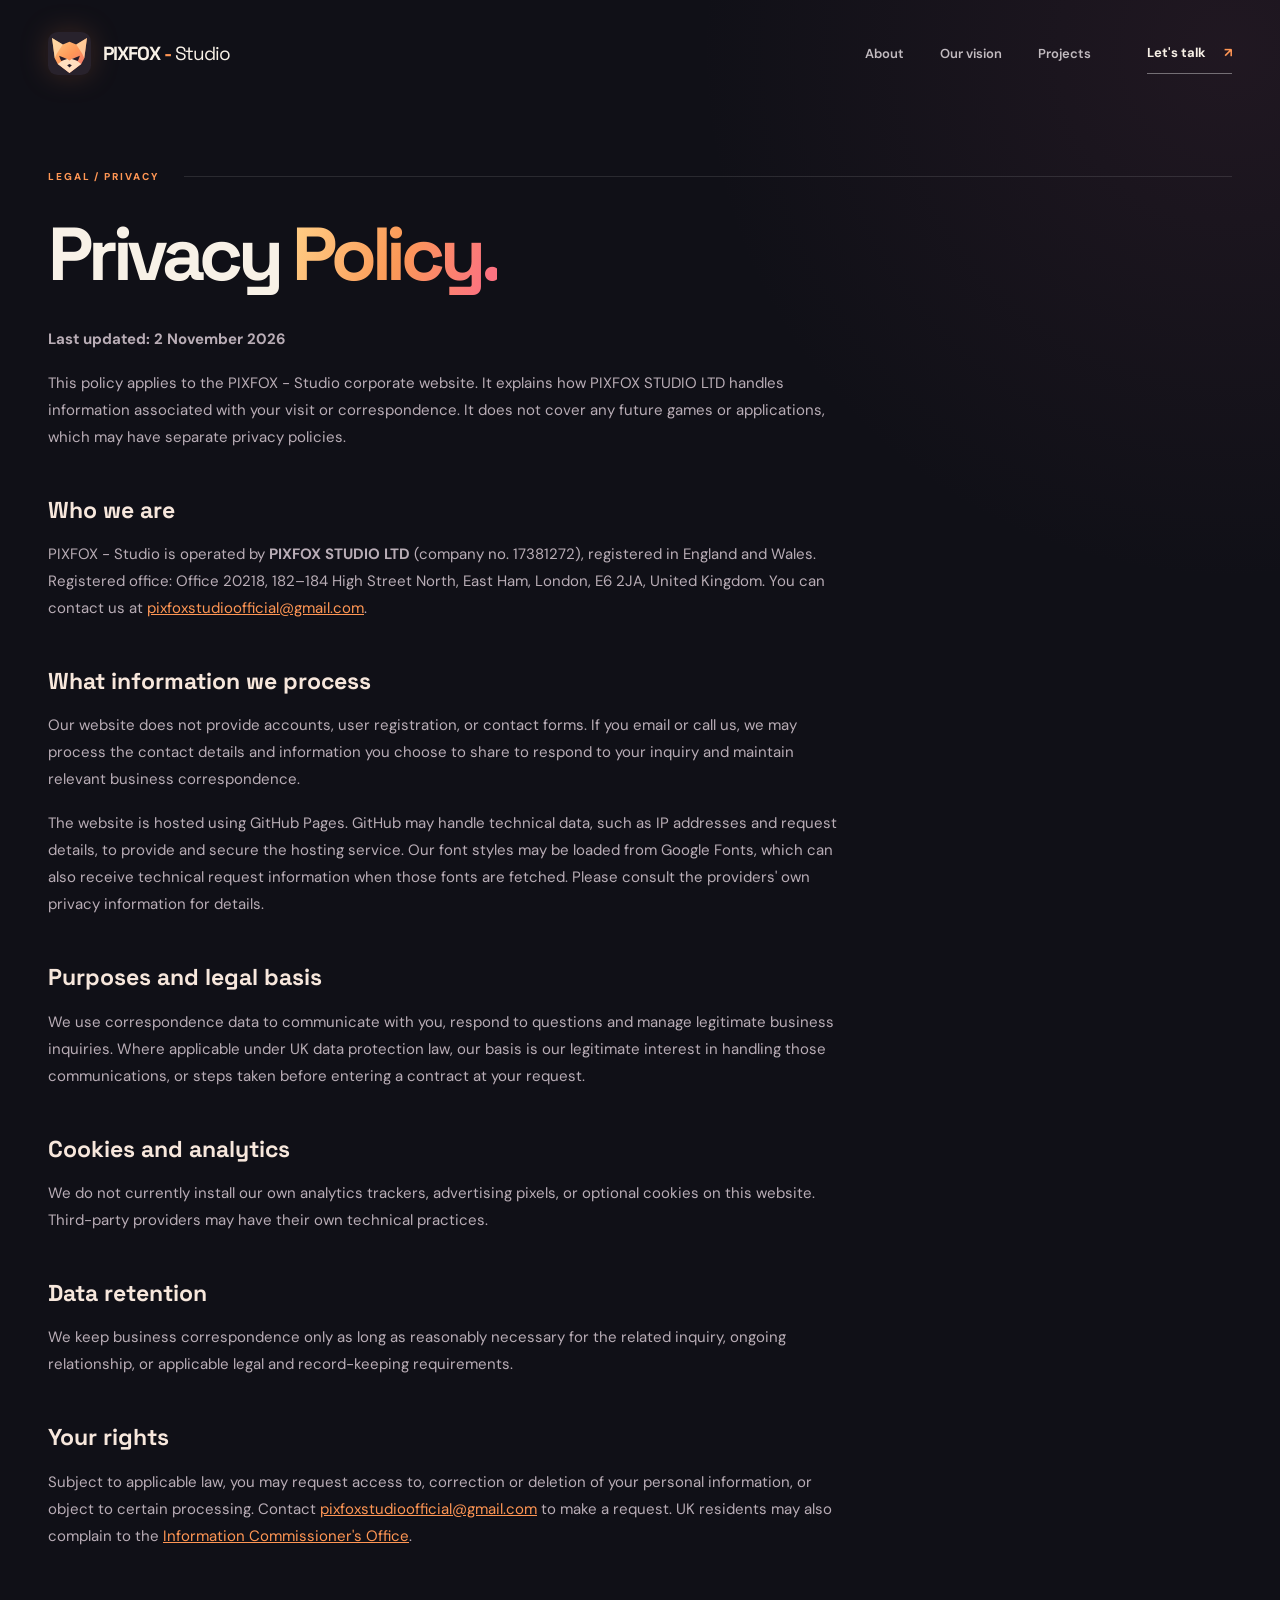
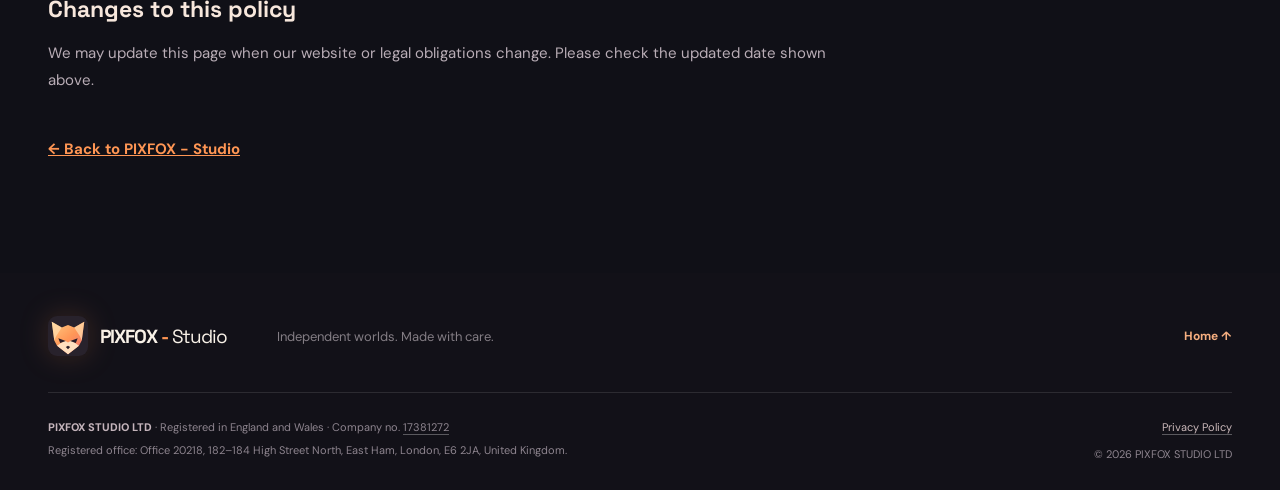
==== privacy.html @ 131103f3 "docs: add transparent corporate website privacy policy" ====
<!doctype html>
<html lang="en">
<head><meta charset="UTF-8"><meta name="viewport" content="width=device-width, initial-scale=1"><meta name="theme-color" content="#101017"><meta name="description" content="Website privacy policy for PIXFOX - Studio, operated by PIXFOX STUDIO LTD."><link rel="icon" type="image/svg+xml" href="assets/fox-mark.svg"><link rel="stylesheet" href="styles.css"><title>Privacy Policy | PIXFOX - Studio</title><script src="script.js" defer></script></head>
<body>
<a class="skip-link" href="#main">Skip to content</a>
<header class="site-header"><nav class="nav container" aria-label="Main navigation"><a class="brand" href="./"><img src="assets/fox-mark.svg" width="43" height="43" alt=""><span>PIXFOX <span class="brand-dash">-</span> <span class="brand-light">Studio</span></span></a><div class="nav-links"><a href="./#about">About</a><a href="./#what-we-do">Our vision</a><a href="./#projects">Projects</a></div><a class="nav-contact" href="./#contact">Let's talk <span aria-hidden="true">↗</span></a></nav></header>
<main id="main" class="legal-page container">
  <div class="section-tag"><span>LEGAL / PRIVACY</span><i></i></div>
  <h1>Privacy <span class="hero-accent">Policy.</span></h1>
  <div class="legal-article">
    <p><strong>Last updated: 2 November 2026</strong></p>
    <p>This policy applies to the PIXFOX - Studio corporate website. It explains how PIXFOX STUDIO LTD handles information associated with your visit or correspondence. It does not cover any future games or applications, which may have separate privacy policies.</p>
    <h2>Who we are</h2>
    <p>PIXFOX - Studio is operated by <strong>PIXFOX STUDIO LTD</strong> (company no. 17381272), registered in England and Wales. Registered office: Office 20218, 182–184 High Street North, East Ham, London, E6 2JA, United Kingdom. You can contact us at <a href="mailto:pixfoxstudioofficial@gmail.com">pixfoxstudioofficial@gmail.com</a>.</p>
    <h2>What information we process</h2>
    <p>Our website does not provide accounts, user registration, or contact forms. If you email or call us, we may process the contact details and information you choose to share to respond to your inquiry and maintain relevant business correspondence.</p>
    <p>The website is hosted using GitHub Pages. GitHub may handle technical data, such as IP addresses and request details, to provide and secure the hosting service. Our font styles may be loaded from Google Fonts, which can also receive technical request information when those fonts are fetched. Please consult the providers' own privacy information for details.</p>
    <h2>Purposes and legal basis</h2>
    <p>We use correspondence data to communicate with you, respond to questions and manage legitimate business inquiries. Where applicable under UK data protection law, our basis is our legitimate interest in handling those communications, or steps taken before entering a contract at your request.</p>
    <h2>Cookies and analytics</h2>
    <p>We do not currently install our own analytics trackers, advertising pixels, or optional cookies on this website. Third-party providers may have their own technical practices.</p>
    <h2>Data retention</h2>
    <p>We keep business correspondence only as long as reasonably necessary for the related inquiry, ongoing relationship, or applicable legal and record-keeping requirements.</p>
    <h2>Your rights</h2>
    <p>Subject to applicable law, you may request access to, correction or deletion of your personal information, or object to certain processing. Contact <a href="mailto:pixfoxstudioofficial@gmail.com">pixfoxstudioofficial@gmail.com</a> to make a request. UK residents may also complain to the <a href="https://ico.org.uk/" target="_blank" rel="noopener noreferrer">Information Commissioner's Office</a>.</p>
    <h2>Changes to this policy</h2>
    <p>We may update this page when our website or legal obligations change. Please check the updated date shown above.</p>
    <a class="legal-back" href="./">← Back to PIXFOX - Studio</a>
  </div>
</main>
<footer class="site-footer"><div class="container"><div class="footer-main"><a class="brand" href="./"><img src="assets/fox-mark.svg" width="40" height="40" alt=""><span>PIXFOX <span class="brand-dash">-</span> <span class="brand-light">Studio</span></span></a><span>Independent worlds. Made with care.</span><a class="to-top" href="./">Home ↑</a></div><div class="footer-legal"><div><strong>PIXFOX STUDIO LTD</strong> · Registered in England and Wales · Company no. <a href="https://find-and-update.company-information.service.gov.uk/company/17381272" target="_blank" rel="noopener noreferrer">17381272</a><p>Registered office: Office 20218, 182–184 High Street North, East Ham, London, E6 2JA, United Kingdom.</p></div><div class="footer-legal-right"><a href="privacy.html" aria-current="page">Privacy Policy</a><span>© <span id="year">2026</span> PIXFOX STUDIO LTD</span></div></div></div></footer>
</body></html>
---- styles.css ----
@import url('https://fonts.googleapis.com/css2?family=DM+Sans:wght@400;500;600;700;800&family=Space+Grotesk:wght@400;500;600;700&display=swap');
:root{color-scheme:dark;--bg:#101017;--bg-soft:#17171e;--card:#1d1d25;--white:#f8f1e7;--muted:#aaa6ac;--line:rgba(255,255,255,.11);--orange:#ff9654;--coral:#f97768;--cream:#f7d9b7;--font-body:'DM Sans',Arial,sans-serif;--font-display:'Space Grotesk',Arial,sans-serif}
*{box-sizing:border-box}html{scroll-behavior:smooth;scroll-padding-top:100px}body{margin:0;background:var(--bg);color:var(--white);font-family:var(--font-body);-webkit-font-smoothing:antialiased;overflow-x:hidden}body::before{content:"";position:absolute;top:-500px;right:-500px;width:1100px;height:1100px;pointer-events:none;background:radial-gradient(circle,rgba(102,55,78,.19),transparent 68%);z-index:-1}a{color:inherit;text-decoration:none}button,a{-webkit-tap-highlight-color:transparent}a:focus-visible{outline:2px solid var(--orange);outline-offset:5px}::selection{background:var(--orange);color:#1a1320}.container{width:min(1200px,calc(100% - 96px));margin-inline:auto}.section{position:relative}.skip-link{position:absolute;z-index:90;top:-60px;left:20px;padding:12px 18px;background:var(--orange);color:#17171e}.skip-link:focus{top:12px}.grain{position:fixed;inset:0;z-index:50;pointer-events:none;opacity:.13;background-image:url("data:image/svg+xml,%3Csvg viewBox='0 0 160 160' xmlns='http://www.w3.org/2000/svg'%3E%3Cfilter id='n'%3E%3CfeTurbulence type='fractalNoise' baseFrequency='.74' numOctaves='3' stitchTiles='stitch'/%3E%3C/filter%3E%3Cpath filter='url(%23n)' opacity='.22' d='M0 0h160v160H0z'/%3E%3C/svg%3E")}.site-header{position:absolute;z-index:20;inset:0 0 auto;height:106px}.nav{height:100%;display:flex;align-items:center;justify-content:space-between;gap:24px}.brand{display:inline-flex;align-items:center;gap:12px;white-space:nowrap;font-family:var(--font-display);font-size:19px;font-weight:700;letter-spacing:-.055em}.brand img{display:block;filter:drop-shadow(0 0 14px rgba(255,136,79,.18));transition:transform .25s}.brand:hover img{transform:rotate(-12deg) scale(1.08)}.brand-dash{color:var(--orange)}.brand-light{font-weight:400;letter-spacing:-.06em}.nav-links{display:flex;gap:36px;margin-left:auto;margin-right:32px}.nav-links a{font-size:13px;font-weight:600;color:#c2bbc0;transition:color .2s}.nav-links a:hover{color:var(--white)}.nav-contact{font-size:13px;font-weight:700;padding:12px 0;border-bottom:1px solid rgba(255,255,255,.38)}.nav-contact span{color:var(--orange);margin-left:15px}.hero{min-height:825px;padding-top:160px;padding-bottom:100px;display:grid;grid-template-columns:1.05fr .95fr;align-items:center;gap:10px}.hero-copy{position:relative;z-index:2;padding-bottom:64px}.eyebrow{display:inline-flex;align-items:center;gap:11px;letter-spacing:.19em;font-weight:800;font-size:10px;color:#e8cdc1}.status-dot{display:inline-block;flex:none;width:7px;height:7px;border-radius:50%;background:#ff9954;box-shadow:0 0 0 5px rgba(255,153,84,.11),0 0 18px rgba(255,153,84,.65);animation:pulse 2.6s infinite}.eyebrow-divider{color:#776a70}.hero h1{font-family:var(--font-display);font-size:clamp(58px,6.65vw,104px);font-weight:700;letter-spacing:-.093em;line-height:.98;margin:33px 0 29px}.hero-accent{background:linear-gradient(110deg,#ffcb83 6%,#fb9957 52%,#fc7280 93%);color:transparent;background-clip:text;-webkit-background-clip:text}.outline-word{color:transparent;-webkit-text-stroke:1.1px #a99a9a;paint-order:stroke fill}.hero-lead{max-width:490px;color:#b9b2b7;font-size:16px;line-height:1.8;margin:0}.hero-lead strong{color:#f1ded2;font-weight:600}.hero-actions{display:flex;align-items:center;gap:22px;margin-top:38px;flex-wrap:wrap}.button{min-height:52px;display:inline-flex;align-items:center;justify-content:center;gap:30px;padding:0 22px;border-radius:6px;font-size:13px;font-weight:800;transition:transform .22s,box-shadow .22s,background .22s}.button:hover{transform:translateY(-3px)}.button-primary{background:linear-gradient(115deg,#ffbb75,#ff8658);color:#241820;box-shadow:0 8px 40px rgba(255,125,75,.16)}.button-primary:hover{box-shadow:0 12px 45px rgba(255,125,75,.27)}.button-quiet{padding:0 2px;color:var(--white);gap:21px}.button-quiet span{color:var(--orange)}.hero-note{margin-top:37px;display:flex;align-items:center;gap:12px;color:#8f858c;font-size:12px}.mini-spark{color:var(--orange);font-size:23px}.hero-art{height:610px;position:relative;isolation:isolate;transform:translateX(20px)}.art-glow{position:absolute;z-index:-2;inset:14% 4%;background:radial-gradient(ellipse,rgba(255,109,69,.18),rgba(126,63,111,.08) 48%,transparent 74%);filter:blur(24px)}.orbit{position:absolute;top:50%;left:50%;border:1px solid rgba(255,181,126,.14);border-radius:50%;translate:-50% -50%;pointer-events:none}.orbit-outer{width:560px;height:560px;animation:slow-spin 45s linear infinite}.orbit-inner{width:410px;height:410px;border-style:dashed;border-color:rgba(255,255,255,.10);animation:slow-spin 90s linear infinite reverse}.orbit-outer::before,.orbit-outer::after{content:"";position:absolute;width:8px;height:8px;background:#f7ad74;box-shadow:0 0 18px rgba(247,173,116,.65);border-radius:50%}.orbit-outer::before{top:80px;left:90px}.orbit-outer::after{right:20px;bottom:165px;width:5px;height:5px}.fox-plate{position:absolute;width:360px;height:360px;left:50%;top:49%;translate:-50% -50%;border-radius:48px;display:grid;place-items:center;background:linear-gradient(139deg,#34313d,#201d2b 58%,#292330);border:1px solid rgba(255,255,255,.18);box-shadow:inset 0 2px 0 rgba(255,255,255,.09),0 36px 90px rgba(0,0,0,.37),0 0 75px rgba(255,124,78,.08);transform:rotate(-8deg);animation:fox-bob 7s ease-in-out infinite}.fox-plate::before{content:"";position:absolute;inset:11px;border-radius:38px;border:1px solid rgba(255,255,255,.08)}.fox-hero{width:93%;position:relative;z-index:1;filter:drop-shadow(0 17px 19px rgba(39,18,29,.36))}.plate-sheen{position:absolute;inset:0;background:linear-gradient(135deg,rgba(255,255,255,.10),transparent 38%);border-radius:inherit}.float-chip{position:absolute;display:flex;align-items:center;gap:13px;padding:15px 19px;background:rgba(37,33,43,.94);border:1px solid rgba(255,255,255,.15);border-radius:11px;box-shadow:0 24px 50px rgba(0,0,0,.27);font-size:9px;color:#a9a0a7;letter-spacing:.16em;line-height:1.8;backdrop-filter:blur(12px)}.float-chip strong{color:#faf0e4;font-size:11px;letter-spacing:.09em}.chip-icon{font-size:29px;color:var(--orange)}.chip-one{left:-5px;top:88px;transform:rotate(-8deg);animation:chip-float 5.5s ease-in-out infinite}.chip-two{right:-16px;bottom:99px;transform:rotate(6deg);animation:chip-float 6s ease-in-out infinite reverse}.pixel-heart{font-size:25px;color:#fd817d}.satellite{position:absolute;color:#feb077}.satellite-one{left:80px;bottom:70px;font-size:35px;animation:slow-spin 14s linear infinite}.satellite-two{right:85px;top:38px;font-size:28px}.satellite-three{right:15px;top:192px;font-size:17px}.art-caption{position:absolute;bottom:-8px;left:50%;translate:-50% 0;white-space:nowrap;color:#756d75;font-size:10px;letter-spacing:.21em;font-weight:800}.art-caption span{color:var(--orange);margin-left:12px}.scroll-cue{position:absolute;left:0;bottom:56px;display:flex;align-items:center;gap:20px;color:#837c82;font-size:10px;letter-spacing:.19em;font-weight:800}.scroll-line{display:block;width:80px;height:1px;background:linear-gradient(90deg,var(--orange),transparent)}.ticker{overflow:hidden;background:#ffad74;color:#281921;height:75px;display:flex;align-items:center;transform:rotate(-1.6deg) scale(1.015);position:relative;z-index:3;margin:6px 0 25px}.ticker-track{display:flex;align-items:center;flex:none;gap:42px;white-space:nowrap;animation:marquee 33s linear infinite}.ticker span{font-family:var(--font-display);font-weight:700;font-size:21px;letter-spacing:-.055em}.ticker b{font-size:26px;font-weight:400}.about{padding-top:158px;padding-bottom:155px}.section-tag{display:flex;align-items:center;gap:25px;font-size:10px;color:var(--orange);font-weight:800;letter-spacing:.19em}.section-tag i{display:block;flex:1;height:1px;background:var(--line)}.about-layout{display:grid;grid-template-columns:1fr .65fr;gap:95px;padding-top:55px}.section-heading{font-family:var(--font-display);font-size:clamp(43px,5.2vw,75px);font-weight:700;letter-spacing:-.078em;line-height:1.14;margin:0}.section-heading em{font-style:normal;color:var(--orange)}.about-body{max-width:435px;padding-top:8px}.about-body p{font-size:15px;color:#a9a3ac;line-height:1.85;margin:0 0 20px}.about-body .lead-paragraph{font-size:21px;color:var(--white);font-weight:700;line-height:1.45;margin-bottom:24px}.about-signature{display:flex;align-items:center;gap:15px;border-top:1px solid var(--line);padding-top:27px;margin-top:35px;font-size:12px;line-height:1.7;color:#918a92}.about-signature strong{font-size:13px;color:#f7e8db}.signature-star{color:var(--orange);font-size:35px}.capabilities{background:#19181f;padding:122px 0 148px;border-block:1px solid rgba(255,255,255,.05)}.section-intro{display:flex;align-items:end;justify-content:space-between;gap:40px;margin:48px 0 52px}.section-intro p{max-width:315px;margin:0 0 9px;color:#aaa3ac;font-size:15px;line-height:1.8}.feature-grid{display:grid;grid-template-columns:repeat(3,1fr);gap:18px}.feature-card{position:relative;min-height:330px;padding:29px 30px;background:#222129;border:1px solid rgba(255,255,255,.09);border-radius:12px;overflow:hidden;transition:transform .25s,border-color .25s,background .25s}.feature-card:hover{transform:translateY(-8px);border-color:rgba(255,160,106,.35);background:#27242c}.feature-card::before{content:"";position:absolute;width:200px;height:200px;right:-95px;top:-95px;border:1px solid rgba(255,169,108,.09);border-radius:50%}.feature-top{display:flex;align-items:start;justify-content:space-between;font-size:11px;color:#888089;font-weight:800;letter-spacing:.12em}.feature-glyph{font-size:45px;line-height:1;color:var(--orange)}.feature-card h3{font-family:var(--font-display);font-size:26px;letter-spacing:-.05em;margin:84px 0 12px}.feature-card p{font-size:13px;color:#aaa3ac;line-height:1.75;max-width:255px;margin:0}.feature-arrow{position:absolute;right:28px;bottom:24px;color:var(--orange);font-size:21px}.projects{padding-top:150px;padding-bottom:150px}.projects-intro{margin-bottom:50px}.project-panel{position:relative;overflow:hidden;min-height:465px;border-radius:15px;background:radial-gradient(ellipse at 75% 30%,#543545 0%,#322431 40%,#261e2a 80%);border:1px solid rgba(255,190,144,.16)}.project-content{position:relative;z-index:2;width:min(540px,90%);padding:72px 65px}.project-badge{display:inline-flex;align-items:center;gap:12px;font-size:10px;color:#f5bf9a;font-weight:800;letter-spacing:.13em}.project-content h3{font-family:var(--font-display);font-size:clamp(39px,4vw,59px);letter-spacing:-.07em;line-height:1.12;margin:25px 0 22px}.project-content p{color:#d0bfc7;line-height:1.8;font-size:14px;margin:0 0 26px}.project-content>a{display:inline-flex;gap:22px;align-items:center;border-bottom:1px solid rgba(255,182,132,.6);padding-bottom:8px;color:#ffc58d;font-size:13px;font-weight:800}.project-background{position:absolute;inset:0;pointer-events:none}.ring{position:absolute;aspect-ratio:1;border-radius:50%;border:1px solid rgba(255,180,143,.19);top:50%;left:79%;translate:-50% -50%}.ring-a{width:400px;box-shadow:0 0 90px rgba(244,109,101,.13),inset 0 0 50px rgba(244,109,101,.04)}.ring-b{width:290px;border-style:dashed;animation:slow-spin 40s linear infinite}.ring-c{width:165px;background:radial-gradient(circle,#ffb477 0%,#e87971 24%,rgba(237,111,104,.25) 45%,transparent 65%);filter:blur(.5px);box-shadow:0 0 72px rgba(255,128,92,.22)}.project-star{position:absolute;left:79%;top:50%;translate:-50% -50%;font-size:140px;color:#ffcc98;transform:rotate(-8deg);text-shadow:0 0 50px rgba(255,134,79,.5)}.project-index{position:absolute;right:32px;bottom:27px;font-size:10px;color:#c69e9f;letter-spacing:.18em}.contact-section{padding:125px 0 140px;background:#19181f}.contact-wrap{display:grid;grid-template-columns:1fr 1fr;gap:95px;align-items:center}.contact-copy .section-tag i{max-width:115px}.contact-copy h2{margin:45px 0 23px}.contact-copy>p{max-width:385px;color:#aaa3ac;font-size:15px;line-height:1.85;margin:0 0 30px}.contact-card{padding:30px 37px 0;background:linear-gradient(145deg,#2a2730,#24222b);border:1px solid rgba(255,255,255,.12);border-radius:13px;box-shadow:0 35px 60px rgba(0,0,0,.17)}.contact-card-top{display:flex;justify-content:space-between;padding-bottom:30px;font-size:11px;font-weight:800;letter-spacing:.19em;color:#f3b98f}.contact-card-top span{font-size:24px;color:var(--orange)}.contact-line{padding:24px 0;border-top:1px solid var(--line);display:flex;flex-direction:column;gap:11px}.contact-line>span{font-size:10px;color:#968b97;font-weight:800;letter-spacing:.15em}.contact-line a,.contact-line strong{font-size:17px;letter-spacing:-.03em;font-weight:600;overflow-wrap:anywhere}.contact-line a{display:flex;justify-content:space-between;gap:10px;transition:color .2s}.contact-line a:hover{color:var(--orange)}.contact-line a span{font-size:15px;color:var(--orange)}.contact-card-bottom{display:flex;justify-content:space-between;margin-top:23px;margin-inline:-37px;padding:18px 37px;background:#fca66f;color:#311c23;border-radius:0 0 12px 12px;font-size:10px;font-weight:800;letter-spacing:.16em}.contact-card-bottom span{font-size:16px}.site-footer{background:#121118;padding:43px 0 25px}.footer-main{display:flex;align-items:center;gap:30px;padding-bottom:36px}.footer-main>span{margin-left:20px;font-size:13px;color:#837d84}.to-top{margin-left:auto;font-size:12px;font-weight:700;color:#f5ae7f}.footer-legal{display:flex;justify-content:space-between;gap:25px;padding-top:25px;border-top:1px solid var(--line);color:#8e858f;font-size:11px;line-height:1.8}.footer-legal strong{color:#c4b4bb;font-weight:800}.footer-legal a{text-decoration:underline;text-decoration-color:rgba(255,255,255,.3);text-underline-offset:3px}.footer-legal a:hover{color:var(--orange)}.footer-legal p{margin:3px 0}.footer-legal-right{display:flex;align-items:flex-end;flex-direction:column;white-space:nowrap;gap:7px}.footer-legal-right a{color:#cbb9ba}.legal-page{padding:170px 0 110px;min-height:75vh}.legal-page h1{font-family:var(--font-display);font-size:clamp(47px,6vw,75px);letter-spacing:-.07em;line-height:1.1;margin:30px 0}.legal-article{max-width:790px;color:#b9adb6;line-height:1.8;font-size:15px}.legal-article h2{color:#f7e7dc;font-family:var(--font-display);font-size:23px;margin:39px 0 10px}.legal-article a{color:var(--orange);text-decoration:underline}.legal-article p{margin:0 0 17px}.legal-back{display:inline-block;margin-top:25px;color:var(--orange);font-weight:700}.reveal-ready [data-reveal]{opacity:0;transform:translateY(28px);transition:opacity .75s ease,transform .75s cubic-bezier(.2,.7,.2,1)}.reveal-ready [data-reveal].is-visible{opacity:1;transform:translateY(0)}
@keyframes slow-spin{to{rotate:360deg}}@keyframes fox-bob{0%,100%{transform:rotate(-8deg) translateY(0)}50%{transform:rotate(-6deg) translateY(-13px)}}@keyframes chip-float{0%,100%{translate:0 0}50%{translate:0 -13px}}@keyframes pulse{50%{box-shadow:0 0 0 7px rgba(255,153,84,.04),0 0 26px rgba(255,153,84,.8)}}@keyframes marquee{to{transform:translateX(-50%)}}
@media(max-width:1100px){.hero h1{font-size:clamp(55px,6vw,84px)}.hero-art{transform:scale(.82) translateX(0)}.about-layout,.contact-wrap{gap:55px}.feature-card{padding:25px}.feature-card h3{font-size:24px}}
@media(max-width:800px){.container{width:min(100% - 48px,650px)}.site-header{height:85px}.nav-links{display:none}.nav-contact{margin-left:auto}.hero{display:flex;flex-direction:column;align-items:stretch;padding-top:145px;padding-bottom:80px;min-height:auto}.hero-copy{padding-bottom:0}.hero h1{font-size:clamp(56px,10.4vw,88px)}.hero-lead{max-width:580px}.hero-art{height:490px;width:min(100%,560px);margin:0 auto;transform:scale(.86)}.scroll-cue{bottom:43px}.ticker{height:65px}.ticker span{font-size:18px}.about{padding-block:100px}.about-layout{grid-template-columns:1fr;gap:28px;padding-top:40px}.about-body{max-width:100%}.capabilities{padding-block:94px}.feature-grid{grid-template-columns:1fr;gap:13px}.feature-card{min-height:230px}.feature-card h3{margin-top:48px}.section-intro{align-items:start;flex-direction:column;gap:17px}.projects{padding-block:105px}.contact-section{padding-block:95px}.contact-wrap{grid-template-columns:1fr;gap:55px}.contact-card{max-width:610px}.footer-main>span{display:none}}
@media(max-width:520px){.container{width:calc(100% - 38px)}.brand{font-size:16px;gap:9px}.brand img{width:36px;height:36px}.nav-contact{font-size:11px}.nav-contact span{margin-left:7px}.hero{padding-top:140px;padding-bottom:65px}.eyebrow{font-size:9px;letter-spacing:.12em}.hero h1{font-size:clamp(46px,11.1vw,67px);margin:26px 0}.hero-lead{font-size:14px;line-height:1.8}.hero-actions{gap:12px;margin-top:29px}.button{padding:0 15px;gap:14px;font-size:12px;min-height:48px}.hero-note{font-size:11px;line-height:1.4}.hero-art{height:365px;transform:scale(.64);width:550px;max-width:none;left:50%;margin-left:-275px;margin-top:-15px;margin-bottom:-5px}.scroll-cue{position:relative;bottom:auto;margin-top:-3px}.ticker{margin-top:20px}.section-heading{font-size:clamp(40px,10vw,55px)}.about,.projects{padding-block:85px}.about-layout{gap:28px}.about-body .lead-paragraph{font-size:19px}.about-body p,.section-intro p,.contact-copy>p{font-size:14px}.capabilities,.contact-section{padding-block:84px}.feature-card{min-height:245px}.feature-card h3{margin-top:55px}.project-panel{min-height:480px}.project-content{padding:45px 27px;width:100%}.project-content h3{font-size:40px}.project-background{opacity:.39;transform:translate(45px,120px) scale(.75)}.project-index{right:22px;bottom:20px}.contact-card{padding:25px 24px 0}.contact-line a,.contact-line strong{font-size:15px}.contact-card-bottom{margin-inline:-24px;padding-inline:24px;letter-spacing:.09em}.footer-main{align-items:center}.footer-main .brand{font-size:17px}.footer-legal{flex-direction:column;gap:20px}.footer-legal-right{align-items:flex-start}.legal-page{padding-top:145px}.legal-article{font-size:14px}}
@media(prefers-reduced-motion:reduce){*,*::before,*::after{scroll-behavior:auto!important;animation-duration:.01ms!important;animation-iteration-count:1!important;transition-duration:.01ms!important}.reveal-ready [data-reveal]{opacity:1;transform:none}}
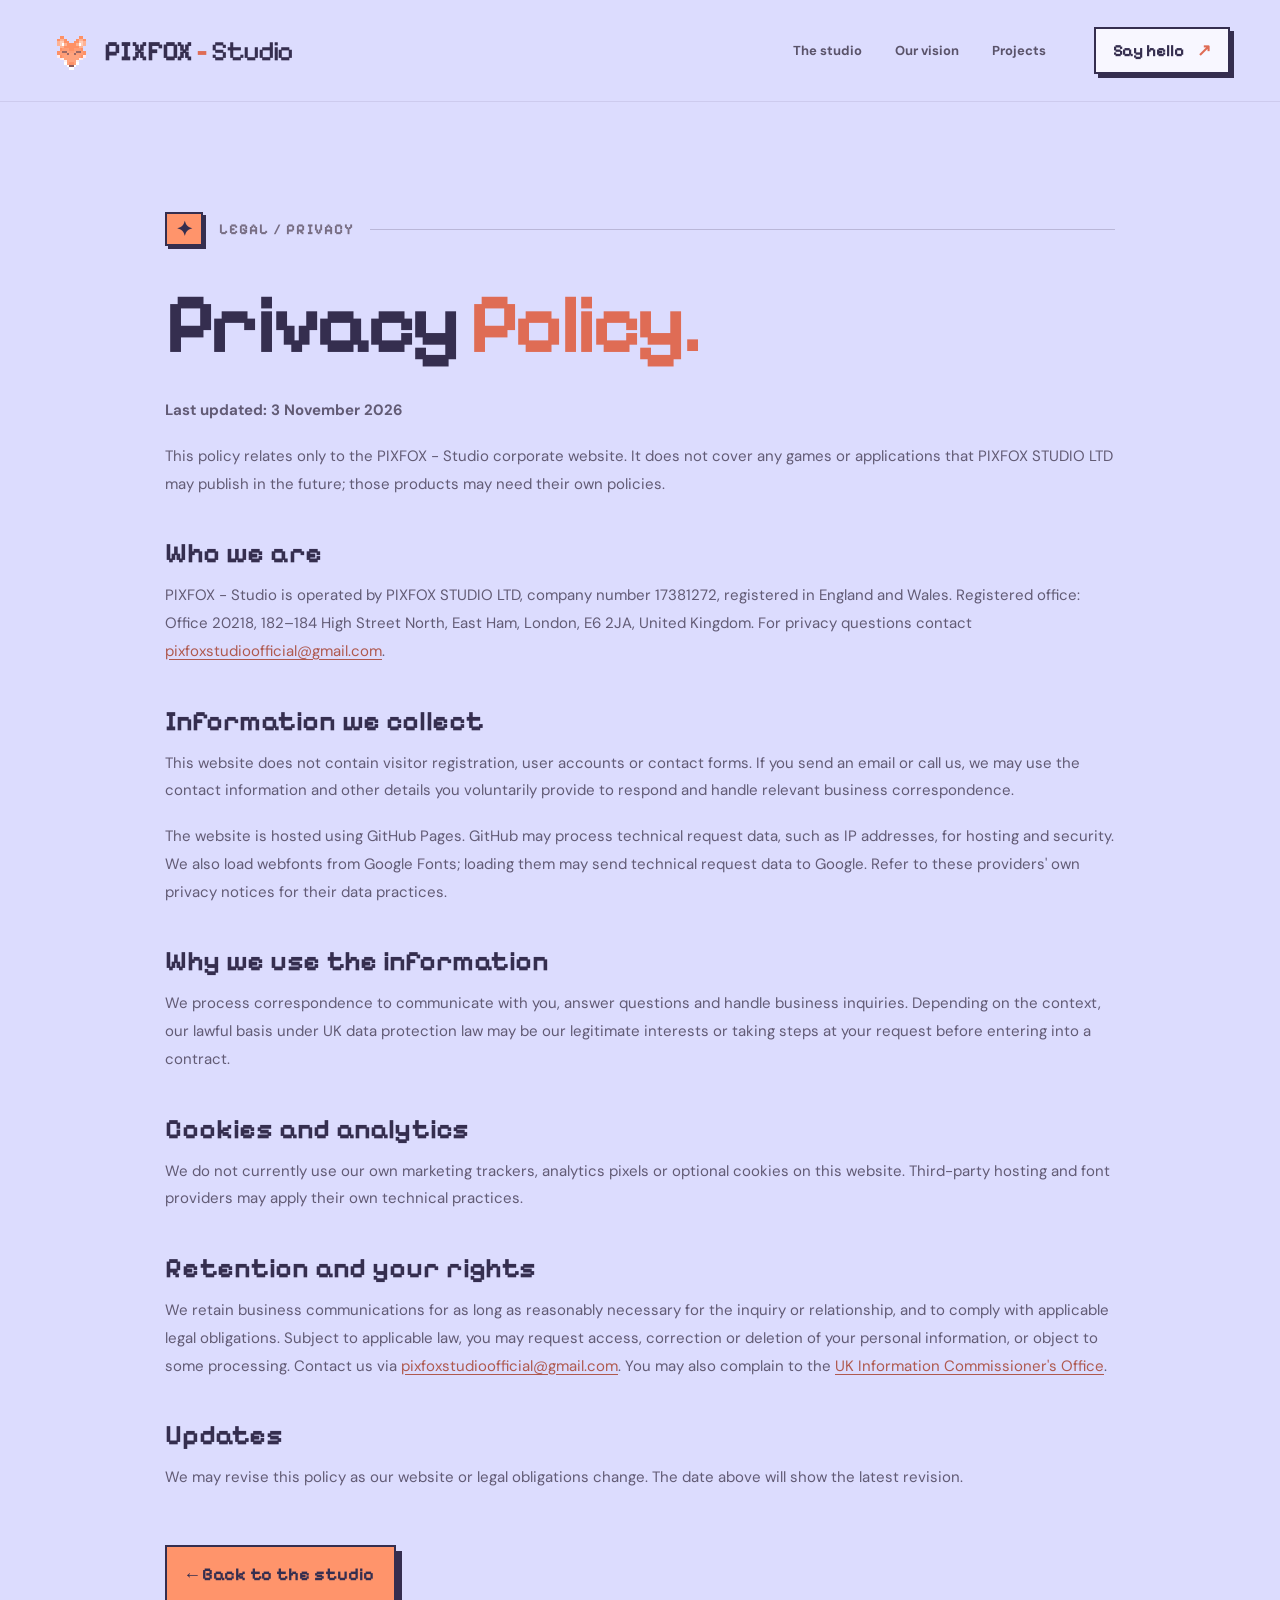
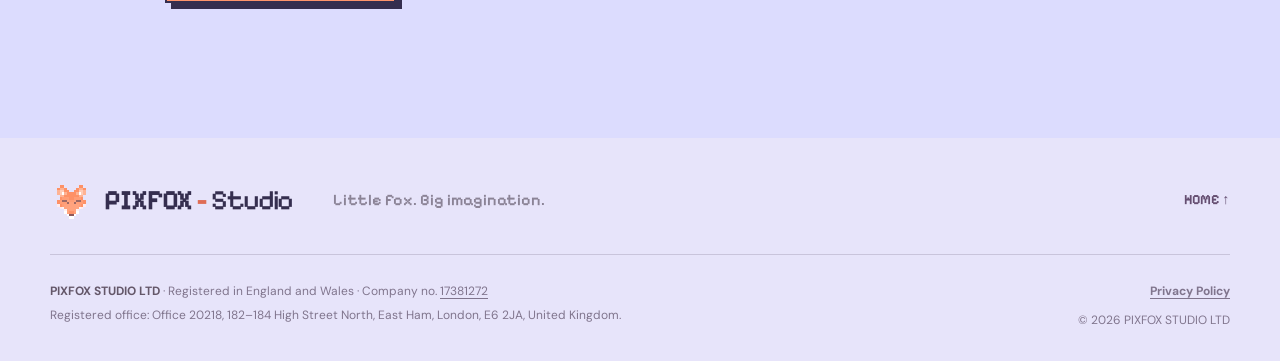
==== commit c6723508: "feat: publish official PIXFOX pixel-art studio redesign" ====
--- a/privacy.html
+++ b/privacy.html
@@ -1,32 +1,54 @@
 <!doctype html>
 <html lang="en">
-<head><meta charset="UTF-8"><meta name="viewport" content="width=device-width, initial-scale=1"><meta name="theme-color" content="#101017"><meta name="description" content="Website privacy policy for PIXFOX - Studio, operated by PIXFOX STUDIO LTD."><link rel="icon" type="image/svg+xml" href="assets/fox-mark.svg"><link rel="stylesheet" href="styles.css"><title>Privacy Policy | PIXFOX - Studio</title><script src="script.js" defer></script></head>
+<head>
+  <meta charset="utf-8">
+  <meta name="viewport" content="width=device-width, initial-scale=1">
+  <meta name="theme-color" content="#dcdcfe">
+  <meta name="description" content="Privacy information for the official PIXFOX - Studio website, operated by PIXFOX STUDIO LTD.">
+  <link rel="canonical" href="https://pixfoxstudio.github.io/privacy.html">
+  <link rel="icon" type="image/png" href="assets/pixfox-fox.png">
+  <link rel="stylesheet" href="styles.css">
+  <script src="script.js" defer></script>
+  <title>Privacy Policy | PIXFOX - Studio</title>
+</head>
 <body>
-<a class="skip-link" href="#main">Skip to content</a>
-<header class="site-header"><nav class="nav container" aria-label="Main navigation"><a class="brand" href="./"><img src="assets/fox-mark.svg" width="43" height="43" alt=""><span>PIXFOX <span class="brand-dash">-</span> <span class="brand-light">Studio</span></span></a><div class="nav-links"><a href="./#about">About</a><a href="./#what-we-do">Our vision</a><a href="./#projects">Projects</a></div><a class="nav-contact" href="./#contact">Let's talk <span aria-hidden="true">↗</span></a></nav></header>
-<main id="main" class="legal-page container">
-  <div class="section-tag"><span>LEGAL / PRIVACY</span><i></i></div>
-  <h1>Privacy <span class="hero-accent">Policy.</span></h1>
-  <div class="legal-article">
-    <p><strong>Last updated: 2 November 2026</strong></p>
-    <p>This policy applies to the PIXFOX - Studio corporate website. It explains how PIXFOX STUDIO LTD handles information associated with your visit or correspondence. It does not cover any future games or applications, which may have separate privacy policies.</p>
-    <h2>Who we are</h2>
-    <p>PIXFOX - Studio is operated by <strong>PIXFOX STUDIO LTD</strong> (company no. 17381272), registered in England and Wales. Registered office: Office 20218, 182–184 High Street North, East Ham, London, E6 2JA, United Kingdom. You can contact us at <a href="mailto:pixfoxstudioofficial@gmail.com">pixfoxstudioofficial@gmail.com</a>.</p>
-    <h2>What information we process</h2>
-    <p>Our website does not provide accounts, user registration, or contact forms. If you email or call us, we may process the contact details and information you choose to share to respond to your inquiry and maintain relevant business correspondence.</p>
-    <p>The website is hosted using GitHub Pages. GitHub may handle technical data, such as IP addresses and request details, to provide and secure the hosting service. Our font styles may be loaded from Google Fonts, which can also receive technical request information when those fonts are fetched. Please consult the providers' own privacy information for details.</p>
-    <h2>Purposes and legal basis</h2>
-    <p>We use correspondence data to communicate with you, respond to questions and manage legitimate business inquiries. Where applicable under UK data protection law, our basis is our legitimate interest in handling those communications, or steps taken before entering a contract at your request.</p>
-    <h2>Cookies and analytics</h2>
-    <p>We do not currently install our own analytics trackers, advertising pixels, or optional cookies on this website. Third-party providers may have their own technical practices.</p>
-    <h2>Data retention</h2>
-    <p>We keep business correspondence only as long as reasonably necessary for the related inquiry, ongoing relationship, or applicable legal and record-keeping requirements.</p>
-    <h2>Your rights</h2>
-    <p>Subject to applicable law, you may request access to, correction or deletion of your personal information, or object to certain processing. Contact <a href="mailto:pixfoxstudioofficial@gmail.com">pixfoxstudioofficial@gmail.com</a> to make a request. UK residents may also complain to the <a href="https://ico.org.uk/" target="_blank" rel="noopener noreferrer">Information Commissioner's Office</a>.</p>
-    <h2>Changes to this policy</h2>
-    <p>We may update this page when our website or legal obligations change. Please check the updated date shown above.</p>
-    <a class="legal-back" href="./">← Back to PIXFOX - Studio</a>
-  </div>
-</main>
-<footer class="site-footer"><div class="container"><div class="footer-main"><a class="brand" href="./"><img src="assets/fox-mark.svg" width="40" height="40" alt=""><span>PIXFOX <span class="brand-dash">-</span> <span class="brand-light">Studio</span></span></a><span>Independent worlds. Made with care.</span><a class="to-top" href="./">Home ↑</a></div><div class="footer-legal"><div><strong>PIXFOX STUDIO LTD</strong> · Registered in England and Wales · Company no. <a href="https://find-and-update.company-information.service.gov.uk/company/17381272" target="_blank" rel="noopener noreferrer">17381272</a><p>Registered office: Office 20218, 182–184 High Street North, East Ham, London, E6 2JA, United Kingdom.</p></div><div class="footer-legal-right"><a href="privacy.html" aria-current="page">Privacy Policy</a><span>© <span id="year">2026</span> PIXFOX STUDIO LTD</span></div></div></div></footer>
-</body></html>+  <a href="#main" class="skip-link">Skip to main content</a>
+  <header class="site-header">
+    <nav class="nav container" aria-label="Main navigation">
+      <a class="brand" href="./" aria-label="PIXFOX - Studio homepage"><img src="assets/pixfox-fox.png" width="40" height="40" alt=""><span>PIXFOX<span class="brand-dash"> - </span><span class="brand-studio">Studio</span></span></a>
+      <div class="nav-links"><a href="./#about">The studio</a><a href="./#vision">Our vision</a><a href="./#projects">Projects</a></div>
+      <a class="nav-cta" href="./#contact">Say hello <span aria-hidden="true">↗</span></a>
+    </nav>
+  </header>
+  <main id="main" class="legal-main">
+    <div class="container">
+      <div class="section-top"><span class="number-chip">✦</span><span class="section-kicker">LEGAL / PRIVACY</span><span class="section-rule"></span></div>
+      <h1>Privacy <em>Policy.</em></h1>
+      <div class="legal-text">
+        <p><strong>Last updated: 3 November 2026</strong></p>
+        <p>This policy relates only to the PIXFOX - Studio corporate website. It does not cover any games or applications that PIXFOX STUDIO LTD may publish in the future; those products may need their own policies.</p>
+        <h2>Who we are</h2>
+        <p>PIXFOX - Studio is operated by PIXFOX STUDIO LTD, company number 17381272, registered in England and Wales. Registered office: Office 20218, 182–184 High Street North, East Ham, London, E6 2JA, United Kingdom. For privacy questions contact <a href="mailto:pixfoxstudioofficial@gmail.com">pixfoxstudioofficial@gmail.com</a>.</p>
+        <h2>Information we collect</h2>
+        <p>This website does not contain visitor registration, user accounts or contact forms. If you send an email or call us, we may use the contact information and other details you voluntarily provide to respond and handle relevant business correspondence.</p>
+        <p>The website is hosted using GitHub Pages. GitHub may process technical request data, such as IP addresses, for hosting and security. We also load webfonts from Google Fonts; loading them may send technical request data to Google. Refer to these providers' own privacy notices for their data practices.</p>
+        <h2>Why we use the information</h2>
+        <p>We process correspondence to communicate with you, answer questions and handle business inquiries. Depending on the context, our lawful basis under UK data protection law may be our legitimate interests or taking steps at your request before entering into a contract.</p>
+        <h2>Cookies and analytics</h2>
+        <p>We do not currently use our own marketing trackers, analytics pixels or optional cookies on this website. Third-party hosting and font providers may apply their own technical practices.</p>
+        <h2>Retention and your rights</h2>
+        <p>We retain business communications for as long as reasonably necessary for the inquiry or relationship, and to comply with applicable legal obligations. Subject to applicable law, you may request access, correction or deletion of your personal information, or object to some processing. Contact us via <a href="mailto:pixfoxstudioofficial@gmail.com">pixfoxstudioofficial@gmail.com</a>. You may also complain to the <a href="https://ico.org.uk/" target="_blank" rel="noopener noreferrer">UK Information Commissioner's Office</a>.</p>
+        <h2>Updates</h2>
+        <p>We may revise this policy as our website or legal obligations change. The date above will show the latest revision.</p>
+      </div>
+      <a class="pixel-btn primary-btn legal-return" href="./">← Back to the studio</a>
+    </div>
+  </main>
+  <footer class="site-footer">
+    <div class="container">
+      <div class="footer-top"><a class="brand" href="./"><img src="assets/pixfox-fox.png" width="38" height="38" alt=""><span>PIXFOX<span class="brand-dash"> - </span><span class="brand-studio">Studio</span></span></a><p>Little fox. Big imagination.</p><a class="back-to-top" href="./">HOME ↑</a></div>
+      <div class="footer-bottom"><div class="company-legal"><strong>PIXFOX STUDIO LTD</strong> · Registered in England and Wales · Company no. <a href="https://find-and-update.company-information.service.gov.uk/company/17381272" target="_blank" rel="noopener noreferrer">17381272</a><p>Registered office: Office 20218, 182–184 High Street North, East Ham, London, E6 2JA, United Kingdom.</p></div><div class="footer-end"><a href="privacy.html" aria-current="page">Privacy Policy</a><span>© <span id="year">2026</span> PIXFOX STUDIO LTD</span></div></div>
+    </div>
+  </footer>
+</body>
+</html>
--- a/styles.css
+++ b/styles.css
@@ -1,8 +1,18 @@
-@import url('https://fonts.googleapis.com/css2?family=DM+Sans:wght@400;500;600;700;800&family=Space+Grotesk:wght@400;500;600;700&display=swap');
-:root{color-scheme:dark;--bg:#101017;--bg-soft:#17171e;--card:#1d1d25;--white:#f8f1e7;--muted:#aaa6ac;--line:rgba(255,255,255,.11);--orange:#ff9654;--coral:#f97768;--cream:#f7d9b7;--font-body:'DM Sans',Arial,sans-serif;--font-display:'Space Grotesk',Arial,sans-serif}
-*{box-sizing:border-box}html{scroll-behavior:smooth;scroll-padding-top:100px}body{margin:0;background:var(--bg);color:var(--white);font-family:var(--font-body);-webkit-font-smoothing:antialiased;overflow-x:hidden}body::before{content:"";position:absolute;top:-500px;right:-500px;width:1100px;height:1100px;pointer-events:none;background:radial-gradient(circle,rgba(102,55,78,.19),transparent 68%);z-index:-1}a{color:inherit;text-decoration:none}button,a{-webkit-tap-highlight-color:transparent}a:focus-visible{outline:2px solid var(--orange);outline-offset:5px}::selection{background:var(--orange);color:#1a1320}.container{width:min(1200px,calc(100% - 96px));margin-inline:auto}.section{position:relative}.skip-link{position:absolute;z-index:90;top:-60px;left:20px;padding:12px 18px;background:var(--orange);color:#17171e}.skip-link:focus{top:12px}.grain{position:fixed;inset:0;z-index:50;pointer-events:none;opacity:.13;background-image:url("data:image/svg+xml,%3Csvg viewBox='0 0 160 160' xmlns='http://www.w3.org/2000/svg'%3E%3Cfilter id='n'%3E%3CfeTurbulence type='fractalNoise' baseFrequency='.74' numOctaves='3' stitchTiles='stitch'/%3E%3C/filter%3E%3Cpath filter='url(%23n)' opacity='.22' d='M0 0h160v160H0z'/%3E%3C/svg%3E")}.site-header{position:absolute;z-index:20;inset:0 0 auto;height:106px}.nav{height:100%;display:flex;align-items:center;justify-content:space-between;gap:24px}.brand{display:inline-flex;align-items:center;gap:12px;white-space:nowrap;font-family:var(--font-display);font-size:19px;font-weight:700;letter-spacing:-.055em}.brand img{display:block;filter:drop-shadow(0 0 14px rgba(255,136,79,.18));transition:transform .25s}.brand:hover img{transform:rotate(-12deg) scale(1.08)}.brand-dash{color:var(--orange)}.brand-light{font-weight:400;letter-spacing:-.06em}.nav-links{display:flex;gap:36px;margin-left:auto;margin-right:32px}.nav-links a{font-size:13px;font-weight:600;color:#c2bbc0;transition:color .2s}.nav-links a:hover{color:var(--white)}.nav-contact{font-size:13px;font-weight:700;padding:12px 0;border-bottom:1px solid rgba(255,255,255,.38)}.nav-contact span{color:var(--orange);margin-left:15px}.hero{min-height:825px;padding-top:160px;padding-bottom:100px;display:grid;grid-template-columns:1.05fr .95fr;align-items:center;gap:10px}.hero-copy{position:relative;z-index:2;padding-bottom:64px}.eyebrow{display:inline-flex;align-items:center;gap:11px;letter-spacing:.19em;font-weight:800;font-size:10px;color:#e8cdc1}.status-dot{display:inline-block;flex:none;width:7px;height:7px;border-radius:50%;background:#ff9954;box-shadow:0 0 0 5px rgba(255,153,84,.11),0 0 18px rgba(255,153,84,.65);animation:pulse 2.6s infinite}.eyebrow-divider{color:#776a70}.hero h1{font-family:var(--font-display);font-size:clamp(58px,6.65vw,104px);font-weight:700;letter-spacing:-.093em;line-height:.98;margin:33px 0 29px}.hero-accent{background:linear-gradient(110deg,#ffcb83 6%,#fb9957 52%,#fc7280 93%);color:transparent;background-clip:text;-webkit-background-clip:text}.outline-word{color:transparent;-webkit-text-stroke:1.1px #a99a9a;paint-order:stroke fill}.hero-lead{max-width:490px;color:#b9b2b7;font-size:16px;line-height:1.8;margin:0}.hero-lead strong{color:#f1ded2;font-weight:600}.hero-actions{display:flex;align-items:center;gap:22px;margin-top:38px;flex-wrap:wrap}.button{min-height:52px;display:inline-flex;align-items:center;justify-content:center;gap:30px;padding:0 22px;border-radius:6px;font-size:13px;font-weight:800;transition:transform .22s,box-shadow .22s,background .22s}.button:hover{transform:translateY(-3px)}.button-primary{background:linear-gradient(115deg,#ffbb75,#ff8658);color:#241820;box-shadow:0 8px 40px rgba(255,125,75,.16)}.button-primary:hover{box-shadow:0 12px 45px rgba(255,125,75,.27)}.button-quiet{padding:0 2px;color:var(--white);gap:21px}.button-quiet span{color:var(--orange)}.hero-note{margin-top:37px;display:flex;align-items:center;gap:12px;color:#8f858c;font-size:12px}.mini-spark{color:var(--orange);font-size:23px}.hero-art{height:610px;position:relative;isolation:isolate;transform:translateX(20px)}.art-glow{position:absolute;z-index:-2;inset:14% 4%;background:radial-gradient(ellipse,rgba(255,109,69,.18),rgba(126,63,111,.08) 48%,transparent 74%);filter:blur(24px)}.orbit{position:absolute;top:50%;left:50%;border:1px solid rgba(255,181,126,.14);border-radius:50%;translate:-50% -50%;pointer-events:none}.orbit-outer{width:560px;height:560px;animation:slow-spin 45s linear infinite}.orbit-inner{width:410px;height:410px;border-style:dashed;border-color:rgba(255,255,255,.10);animation:slow-spin 90s linear infinite reverse}.orbit-outer::before,.orbit-outer::after{content:"";position:absolute;width:8px;height:8px;background:#f7ad74;box-shadow:0 0 18px rgba(247,173,116,.65);border-radius:50%}.orbit-outer::before{top:80px;left:90px}.orbit-outer::after{right:20px;bottom:165px;width:5px;height:5px}.fox-plate{position:absolute;width:360px;height:360px;left:50%;top:49%;translate:-50% -50%;border-radius:48px;display:grid;place-items:center;background:linear-gradient(139deg,#34313d,#201d2b 58%,#292330);border:1px solid rgba(255,255,255,.18);box-shadow:inset 0 2px 0 rgba(255,255,255,.09),0 36px 90px rgba(0,0,0,.37),0 0 75px rgba(255,124,78,.08);transform:rotate(-8deg);animation:fox-bob 7s ease-in-out infinite}.fox-plate::before{content:"";position:absolute;inset:11px;border-radius:38px;border:1px solid rgba(255,255,255,.08)}.fox-hero{width:93%;position:relative;z-index:1;filter:drop-shadow(0 17px 19px rgba(39,18,29,.36))}.plate-sheen{position:absolute;inset:0;background:linear-gradient(135deg,rgba(255,255,255,.10),transparent 38%);border-radius:inherit}.float-chip{position:absolute;display:flex;align-items:center;gap:13px;padding:15px 19px;background:rgba(37,33,43,.94);border:1px solid rgba(255,255,255,.15);border-radius:11px;box-shadow:0 24px 50px rgba(0,0,0,.27);font-size:9px;color:#a9a0a7;letter-spacing:.16em;line-height:1.8;backdrop-filter:blur(12px)}.float-chip strong{color:#faf0e4;font-size:11px;letter-spacing:.09em}.chip-icon{font-size:29px;color:var(--orange)}.chip-one{left:-5px;top:88px;transform:rotate(-8deg);animation:chip-float 5.5s ease-in-out infinite}.chip-two{right:-16px;bottom:99px;transform:rotate(6deg);animation:chip-float 6s ease-in-out infinite reverse}.pixel-heart{font-size:25px;color:#fd817d}.satellite{position:absolute;color:#feb077}.satellite-one{left:80px;bottom:70px;font-size:35px;animation:slow-spin 14s linear infinite}.satellite-two{right:85px;top:38px;font-size:28px}.satellite-three{right:15px;top:192px;font-size:17px}.art-caption{position:absolute;bottom:-8px;left:50%;translate:-50% 0;white-space:nowrap;color:#756d75;font-size:10px;letter-spacing:.21em;font-weight:800}.art-caption span{color:var(--orange);margin-left:12px}.scroll-cue{position:absolute;left:0;bottom:56px;display:flex;align-items:center;gap:20px;color:#837c82;font-size:10px;letter-spacing:.19em;font-weight:800}.scroll-line{display:block;width:80px;height:1px;background:linear-gradient(90deg,var(--orange),transparent)}.ticker{overflow:hidden;background:#ffad74;color:#281921;height:75px;display:flex;align-items:center;transform:rotate(-1.6deg) scale(1.015);position:relative;z-index:3;margin:6px 0 25px}.ticker-track{display:flex;align-items:center;flex:none;gap:42px;white-space:nowrap;animation:marquee 33s linear infinite}.ticker span{font-family:var(--font-display);font-weight:700;font-size:21px;letter-spacing:-.055em}.ticker b{font-size:26px;font-weight:400}.about{padding-top:158px;padding-bottom:155px}.section-tag{display:flex;align-items:center;gap:25px;font-size:10px;color:var(--orange);font-weight:800;letter-spacing:.19em}.section-tag i{display:block;flex:1;height:1px;background:var(--line)}.about-layout{display:grid;grid-template-columns:1fr .65fr;gap:95px;padding-top:55px}.section-heading{font-family:var(--font-display);font-size:clamp(43px,5.2vw,75px);font-weight:700;letter-spacing:-.078em;line-height:1.14;margin:0}.section-heading em{font-style:normal;color:var(--orange)}.about-body{max-width:435px;padding-top:8px}.about-body p{font-size:15px;color:#a9a3ac;line-height:1.85;margin:0 0 20px}.about-body .lead-paragraph{font-size:21px;color:var(--white);font-weight:700;line-height:1.45;margin-bottom:24px}.about-signature{display:flex;align-items:center;gap:15px;border-top:1px solid var(--line);padding-top:27px;margin-top:35px;font-size:12px;line-height:1.7;color:#918a92}.about-signature strong{font-size:13px;color:#f7e8db}.signature-star{color:var(--orange);font-size:35px}.capabilities{background:#19181f;padding:122px 0 148px;border-block:1px solid rgba(255,255,255,.05)}.section-intro{display:flex;align-items:end;justify-content:space-between;gap:40px;margin:48px 0 52px}.section-intro p{max-width:315px;margin:0 0 9px;color:#aaa3ac;font-size:15px;line-height:1.8}.feature-grid{display:grid;grid-template-columns:repeat(3,1fr);gap:18px}.feature-card{position:relative;min-height:330px;padding:29px 30px;background:#222129;border:1px solid rgba(255,255,255,.09);border-radius:12px;overflow:hidden;transition:transform .25s,border-color .25s,background .25s}.feature-card:hover{transform:translateY(-8px);border-color:rgba(255,160,106,.35);background:#27242c}.feature-card::before{content:"";position:absolute;width:200px;height:200px;right:-95px;top:-95px;border:1px solid rgba(255,169,108,.09);border-radius:50%}.feature-top{display:flex;align-items:start;justify-content:space-between;font-size:11px;color:#888089;font-weight:800;letter-spacing:.12em}.feature-glyph{font-size:45px;line-height:1;color:var(--orange)}.feature-card h3{font-family:var(--font-display);font-size:26px;letter-spacing:-.05em;margin:84px 0 12px}.feature-card p{font-size:13px;color:#aaa3ac;line-height:1.75;max-width:255px;margin:0}.feature-arrow{position:absolute;right:28px;bottom:24px;color:var(--orange);font-size:21px}.projects{padding-top:150px;padding-bottom:150px}.projects-intro{margin-bottom:50px}.project-panel{position:relative;overflow:hidden;min-height:465px;border-radius:15px;background:radial-gradient(ellipse at 75% 30%,#543545 0%,#322431 40%,#261e2a 80%);border:1px solid rgba(255,190,144,.16)}.project-content{position:relative;z-index:2;width:min(540px,90%);padding:72px 65px}.project-badge{display:inline-flex;align-items:center;gap:12px;font-size:10px;color:#f5bf9a;font-weight:800;letter-spacing:.13em}.project-content h3{font-family:var(--font-display);font-size:clamp(39px,4vw,59px);letter-spacing:-.07em;line-height:1.12;margin:25px 0 22px}.project-content p{color:#d0bfc7;line-height:1.8;font-size:14px;margin:0 0 26px}.project-content>a{display:inline-flex;gap:22px;align-items:center;border-bottom:1px solid rgba(255,182,132,.6);padding-bottom:8px;color:#ffc58d;font-size:13px;font-weight:800}.project-background{position:absolute;inset:0;pointer-events:none}.ring{position:absolute;aspect-ratio:1;border-radius:50%;border:1px solid rgba(255,180,143,.19);top:50%;left:79%;translate:-50% -50%}.ring-a{width:400px;box-shadow:0 0 90px rgba(244,109,101,.13),inset 0 0 50px rgba(244,109,101,.04)}.ring-b{width:290px;border-style:dashed;animation:slow-spin 40s linear infinite}.ring-c{width:165px;background:radial-gradient(circle,#ffb477 0%,#e87971 24%,rgba(237,111,104,.25) 45%,transparent 65%);filter:blur(.5px);box-shadow:0 0 72px rgba(255,128,92,.22)}.project-star{position:absolute;left:79%;top:50%;translate:-50% -50%;font-size:140px;color:#ffcc98;transform:rotate(-8deg);text-shadow:0 0 50px rgba(255,134,79,.5)}.project-index{position:absolute;right:32px;bottom:27px;font-size:10px;color:#c69e9f;letter-spacing:.18em}.contact-section{padding:125px 0 140px;background:#19181f}.contact-wrap{display:grid;grid-template-columns:1fr 1fr;gap:95px;align-items:center}.contact-copy .section-tag i{max-width:115px}.contact-copy h2{margin:45px 0 23px}.contact-copy>p{max-width:385px;color:#aaa3ac;font-size:15px;line-height:1.85;margin:0 0 30px}.contact-card{padding:30px 37px 0;background:linear-gradient(145deg,#2a2730,#24222b);border:1px solid rgba(255,255,255,.12);border-radius:13px;box-shadow:0 35px 60px rgba(0,0,0,.17)}.contact-card-top{display:flex;justify-content:space-between;padding-bottom:30px;font-size:11px;font-weight:800;letter-spacing:.19em;color:#f3b98f}.contact-card-top span{font-size:24px;color:var(--orange)}.contact-line{padding:24px 0;border-top:1px solid var(--line);display:flex;flex-direction:column;gap:11px}.contact-line>span{font-size:10px;color:#968b97;font-weight:800;letter-spacing:.15em}.contact-line a,.contact-line strong{font-size:17px;letter-spacing:-.03em;font-weight:600;overflow-wrap:anywhere}.contact-line a{display:flex;justify-content:space-between;gap:10px;transition:color .2s}.contact-line a:hover{color:var(--orange)}.contact-line a span{font-size:15px;color:var(--orange)}.contact-card-bottom{display:flex;justify-content:space-between;margin-top:23px;margin-inline:-37px;padding:18px 37px;background:#fca66f;color:#311c23;border-radius:0 0 12px 12px;font-size:10px;font-weight:800;letter-spacing:.16em}.contact-card-bottom span{font-size:16px}.site-footer{background:#121118;padding:43px 0 25px}.footer-main{display:flex;align-items:center;gap:30px;padding-bottom:36px}.footer-main>span{margin-left:20px;font-size:13px;color:#837d84}.to-top{margin-left:auto;font-size:12px;font-weight:700;color:#f5ae7f}.footer-legal{display:flex;justify-content:space-between;gap:25px;padding-top:25px;border-top:1px solid var(--line);color:#8e858f;font-size:11px;line-height:1.8}.footer-legal strong{color:#c4b4bb;font-weight:800}.footer-legal a{text-decoration:underline;text-decoration-color:rgba(255,255,255,.3);text-underline-offset:3px}.footer-legal a:hover{color:var(--orange)}.footer-legal p{margin:3px 0}.footer-legal-right{display:flex;align-items:flex-end;flex-direction:column;white-space:nowrap;gap:7px}.footer-legal-right a{color:#cbb9ba}.legal-page{padding:170px 0 110px;min-height:75vh}.legal-page h1{font-family:var(--font-display);font-size:clamp(47px,6vw,75px);letter-spacing:-.07em;line-height:1.1;margin:30px 0}.legal-article{max-width:790px;color:#b9adb6;line-height:1.8;font-size:15px}.legal-article h2{color:#f7e7dc;font-family:var(--font-display);font-size:23px;margin:39px 0 10px}.legal-article a{color:var(--orange);text-decoration:underline}.legal-article p{margin:0 0 17px}.legal-back{display:inline-block;margin-top:25px;color:var(--orange);font-weight:700}.reveal-ready [data-reveal]{opacity:0;transform:translateY(28px);transition:opacity .75s ease,transform .75s cubic-bezier(.2,.7,.2,1)}.reveal-ready [data-reveal].is-visible{opacity:1;transform:translateY(0)}
-@keyframes slow-spin{to{rotate:360deg}}@keyframes fox-bob{0%,100%{transform:rotate(-8deg) translateY(0)}50%{transform:rotate(-6deg) translateY(-13px)}}@keyframes chip-float{0%,100%{translate:0 0}50%{translate:0 -13px}}@keyframes pulse{50%{box-shadow:0 0 0 7px rgba(255,153,84,.04),0 0 26px rgba(255,153,84,.8)}}@keyframes marquee{to{transform:translateX(-50%)}}
-@media(max-width:1100px){.hero h1{font-size:clamp(55px,6vw,84px)}.hero-art{transform:scale(.82) translateX(0)}.about-layout,.contact-wrap{gap:55px}.feature-card{padding:25px}.feature-card h3{font-size:24px}}
-@media(max-width:800px){.container{width:min(100% - 48px,650px)}.site-header{height:85px}.nav-links{display:none}.nav-contact{margin-left:auto}.hero{display:flex;flex-direction:column;align-items:stretch;padding-top:145px;padding-bottom:80px;min-height:auto}.hero-copy{padding-bottom:0}.hero h1{font-size:clamp(56px,10.4vw,88px)}.hero-lead{max-width:580px}.hero-art{height:490px;width:min(100%,560px);margin:0 auto;transform:scale(.86)}.scroll-cue{bottom:43px}.ticker{height:65px}.ticker span{font-size:18px}.about{padding-block:100px}.about-layout{grid-template-columns:1fr;gap:28px;padding-top:40px}.about-body{max-width:100%}.capabilities{padding-block:94px}.feature-grid{grid-template-columns:1fr;gap:13px}.feature-card{min-height:230px}.feature-card h3{margin-top:48px}.section-intro{align-items:start;flex-direction:column;gap:17px}.projects{padding-block:105px}.contact-section{padding-block:95px}.contact-wrap{grid-template-columns:1fr;gap:55px}.contact-card{max-width:610px}.footer-main>span{display:none}}
-@media(max-width:520px){.container{width:calc(100% - 38px)}.brand{font-size:16px;gap:9px}.brand img{width:36px;height:36px}.nav-contact{font-size:11px}.nav-contact span{margin-left:7px}.hero{padding-top:140px;padding-bottom:65px}.eyebrow{font-size:9px;letter-spacing:.12em}.hero h1{font-size:clamp(46px,11.1vw,67px);margin:26px 0}.hero-lead{font-size:14px;line-height:1.8}.hero-actions{gap:12px;margin-top:29px}.button{padding:0 15px;gap:14px;font-size:12px;min-height:48px}.hero-note{font-size:11px;line-height:1.4}.hero-art{height:365px;transform:scale(.64);width:550px;max-width:none;left:50%;margin-left:-275px;margin-top:-15px;margin-bottom:-5px}.scroll-cue{position:relative;bottom:auto;margin-top:-3px}.ticker{margin-top:20px}.section-heading{font-size:clamp(40px,10vw,55px)}.about,.projects{padding-block:85px}.about-layout{gap:28px}.about-body .lead-paragraph{font-size:19px}.about-body p,.section-intro p,.contact-copy>p{font-size:14px}.capabilities,.contact-section{padding-block:84px}.feature-card{min-height:245px}.feature-card h3{margin-top:55px}.project-panel{min-height:480px}.project-content{padding:45px 27px;width:100%}.project-content h3{font-size:40px}.project-background{opacity:.39;transform:translate(45px,120px) scale(.75)}.project-index{right:22px;bottom:20px}.contact-card{padding:25px 24px 0}.contact-line a,.contact-line strong{font-size:15px}.contact-card-bottom{margin-inline:-24px;padding-inline:24px;letter-spacing:.09em}.footer-main{align-items:center}.footer-main .brand{font-size:17px}.footer-legal{flex-direction:column;gap:20px}.footer-legal-right{align-items:flex-start}.legal-page{padding-top:145px}.legal-article{font-size:14px}}
-@media(prefers-reduced-motion:reduce){*,*::before,*::after{scroll-behavior:auto!important;animation-duration:.01ms!important;animation-iteration-count:1!important;transition-duration:.01ms!important}.reveal-ready [data-reveal]{opacity:1;transform:none}}
+@import url('https://fonts.googleapis.com/css2?family=DM+Sans:wght@400;500;600;700;800&family=Pixelify+Sans:wght@400;500;600;700&display=swap');
+:root{--lavender:#dcdcfe;--lavender-light:#ececff;--panel:#f9f8ff;--paper:#fffefd;--deep:#352e4f;--text:#605b76;--subtle:#827d95;--orange:#ff946b;--orange-dark:#df6c55;--peach:#ffc2a7;--border:#b8b6cf;--shadow:#bab5d5;--font:'DM Sans',Arial,sans-serif;--pixel:'Pixelify Sans',monospace}
+*{box-sizing:border-box}html{scroll-behavior:smooth;scroll-padding-top:90px}body{margin:0;background:var(--lavender);color:var(--deep);font-family:var(--font);-webkit-font-smoothing:antialiased;overflow-x:hidden}a{color:inherit;text-decoration:none}img{display:block;max-width:100%}button,a{-webkit-tap-highlight-color:transparent}a:focus-visible{outline:3px dashed var(--orange-dark);outline-offset:5px}::selection{background:var(--orange);color:var(--deep)}.container{width:min(1180px,calc(100% - 88px));margin:auto}.skip-link{position:absolute;left:12px;top:-60px;padding:12px;background:#fff;z-index:100}.skip-link:focus{top:12px}
+.site-header{height:102px;position:relative;z-index:8;border-bottom:1px solid rgba(97,87,120,.12)}.nav{display:flex;align-items:center;justify-content:space-between;gap:20px;height:100%}.brand{display:flex;align-items:center;gap:11px;font-family:var(--pixel);font-size:28px;line-height:1;font-weight:700;letter-spacing:-.04em;white-space:nowrap}.brand img{width:43px;height:43px;object-fit:contain;image-rendering:pixelated;transition:transform .25s steps(3)}.brand:hover img{transform:rotate(-9deg) translateY(-3px)}.brand-dash{color:var(--orange-dark)}.brand-studio{font-weight:500}.nav-links{display:flex;align-items:center;gap:33px;margin-left:auto;margin-right:28px}.nav-links a{font-size:13px;color:#5a536a;font-weight:700;transition:color .2s}.nav-links a:hover{color:var(--orange-dark)}.nav-cta{font-family:var(--pixel);font-size:17px;font-weight:700;background:#f8f7ff;border:2px solid var(--deep);box-shadow:4px 4px 0 var(--deep);padding:11px 17px;white-space:nowrap;transition:transform .18s,box-shadow .18s}.nav-cta:hover{transform:translate(3px,3px);box-shadow:1px 1px 0 var(--deep)}.nav-cta span{color:var(--orange-dark);padding-left:10px}
+.hero{position:relative;min-height:730px;overflow:hidden;background-image:linear-gradient(rgba(255,255,255,.17) 1px,transparent 1px),linear-gradient(90deg,rgba(255,255,255,.17) 1px,transparent 1px);background-size:44px 44px}.hero:before{content:"";position:absolute;width:580px;height:580px;right:-145px;top:-260px;border:1px solid rgba(255,255,255,.5);border-radius:50%;box-shadow:0 0 0 95px rgba(255,255,255,.035),0 0 0 195px rgba(255,255,255,.025)}.hero-layout{display:grid;grid-template-columns:1.08fr .92fr;align-items:center;gap:30px;min-height:650px}.hero-copy{position:relative;z-index:3;padding:50px 0 64px}.eyebrow{display:flex;align-items:center;gap:12px;flex-wrap:wrap;font:700 14px var(--pixel);letter-spacing:.08em;color:#6c6276}.online-dot{display:inline-block;width:8px;height:8px;flex-shrink:0;background:var(--orange-dark);box-shadow:0 0 0 4px rgba(233,104,81,.13);animation:status-pulse 2.4s infinite}.eye-split{color:var(--orange-dark)}h1,.section-title,.project-copy h3{font-family:var(--pixel);font-weight:700;letter-spacing:-.053em}.hero h1{font-size:clamp(64px,6.8vw,105px);line-height:.95;margin:34px 0 30px}.text-orange,.section-title em{color:var(--orange-dark);font-style:normal}.hero-lead{font-size:16px;line-height:1.85;color:#676079;max-width:495px;margin:0}.hero-lead strong{color:var(--deep)}.hero-actions{display:flex;align-items:center;gap:28px;margin-top:38px;flex-wrap:wrap}.pixel-btn{display:inline-flex;justify-content:space-between;align-items:center;gap:29px;min-height:58px;padding:13px 20px;font:700 18px var(--pixel);border:2px solid var(--deep);box-shadow:6px 6px 0 var(--deep);transition:transform .18s,box-shadow .18s}.pixel-btn:hover{transform:translate(4px,4px);box-shadow:2px 2px 0 var(--deep)}.primary-btn{background:var(--orange);color:var(--deep)}.text-link{font:700 17px var(--pixel);border-bottom:2px solid rgba(58,50,80,.35);padding:10px 0}.text-link span{margin-left:18px;color:var(--orange-dark)}.hero-detail{font:600 14px var(--pixel);color:#7a7089;margin-top:42px}.hero-detail span{color:var(--orange-dark);margin-right:10px}.hero-visual{min-height:550px;position:relative;isolation:isolate}.fox-platform{position:absolute;inset:70px 18px 55px 10px;display:grid;place-items:center;background:radial-gradient(circle at center,#f3e6ed 0%,#e6dcee 47%,transparent 70%)}.fox-orbit{position:absolute;border-radius:50%;border:2px solid rgba(255,255,255,.58);inset:40px;pointer-events:none}.fox-orbit-two{inset:90px;border:1px dashed rgba(139,121,153,.27);animation:rotate 80s linear infinite}.hero-fox{position:relative;width:min(76%,360px);height:auto;image-rendering:pixelated;filter:drop-shadow(18px 19px 0 rgba(194,146,150,.18));animation:fox-float 5s ease-in-out infinite}.pixel-star{position:absolute;z-index:2;color:var(--orange-dark);font-family:var(--pixel);font-size:40px}.star-one{top:46px;right:98px;animation:rotate 18s linear infinite}.star-two{bottom:74px;left:4px;font-size:24px}.star-three{right:8px;bottom:150px}.floating-note{position:absolute;z-index:2;background:var(--paper);padding:11px 14px;font:700 16px var(--pixel);border:2px solid #b6afbe;box-shadow:5px 5px 0 rgba(72,57,82,.16);animation:note-float 5s ease-in-out infinite}.floating-note span{color:var(--orange-dark)}.note-one{top:125px;left:0;transform:rotate(-7deg)}.note-two{right:0;bottom:86px;transform:rotate(5deg);animation-delay:-2s}.hero-visual-caption{position:absolute;bottom:20px;left:0;right:0;text-align:center;color:#897f96;font:700 12px var(--pixel);letter-spacing:.13em}.hero-visual-caption span{color:var(--orange-dark);margin-left:10px}.hero-bottom{display:flex;align-items:center;gap:17px;height:75px;color:#8a8094;font:700 12px var(--pixel);letter-spacing:.09em}.hero-line{height:1px;width:100px;background:#ada5c4}.hero-index{margin-left:auto}
+.ticker{height:73px;display:flex;align-items:center;overflow:hidden;background:#ffb18d;border-block:2px solid var(--deep);transform:rotate(-1deg) scale(1.012);position:relative;z-index:2;margin:10px 0}.ticker-track{white-space:nowrap;display:flex;align-items:center;gap:36px;flex-shrink:0;font:700 25px var(--pixel);letter-spacing:.05em;color:#4f3a48;animation:ticker-slide 31s linear infinite}.ticker-track span{font-size:30px;color:#e46b58}
+.section{padding:135px 0}.section-top{display:flex;align-items:center;gap:16px}.number-chip{width:38px;height:34px;display:grid;place-items:center;background:var(--orange);border:2px solid var(--deep);font:700 20px var(--pixel);box-shadow:3px 3px 0 var(--deep)}.section-kicker{font:700 15px var(--pixel);color:#776d83;letter-spacing:.07em}.section-rule{height:1px;background:rgba(83,73,101,.25);flex:1}.section-title{font-size:clamp(48px,5.8vw,82px);line-height:1.04;margin:35px 0}.about-grid{display:grid;grid-template-columns:1.06fr .84fr;gap:100px;margin-top:22px}.about-portrait{width:min(100%,505px);margin-top:45px;border:2px solid rgba(89,80,107,.14);background:#dcdcfe;box-shadow:9px 9px 0 rgba(93,82,110,.12);padding:16px}.about-portrait img{width:100%;image-rendering:pixelated}.about-text{padding-top:42px;color:#676079;font-size:15px;line-height:1.85}.about-text p{margin:0 0 23px}.about-text .large-intro{font-size:22px;line-height:1.42;font-weight:800;color:#463c59}.handwritten-note{display:flex;align-items:center;gap:15px;margin-top:39px;padding-top:20px;border-top:1px solid rgba(83,73,101,.22);font:500 16px var(--pixel);color:#7b7287;line-height:1.45}.handwritten-note strong{color:var(--deep)}.note-symbol{font-size:36px;color:var(--orange-dark)}
+.vision-section{background:#f0ecff;border-block:2px solid rgba(90,78,106,.12)}.section-heading-row{display:flex;align-items:end;justify-content:space-between;gap:40px;margin-bottom:50px}.section-heading-row>p{font-size:15px;max-width:315px;line-height:1.8;margin:0 0 8px;color:#756e85}.feature-grid{display:grid;grid-template-columns:repeat(3,minmax(0,1fr));gap:20px}.feature-card{background:#fffefd;border:2px solid #c4bdd2;box-shadow:7px 7px 0 #d8d0e5;min-height:320px;padding:30px;transition:transform .2s,box-shadow .2s}.feature-card:hover{transform:translate(4px,4px);box-shadow:3px 3px 0 #d8d0e5}.feature-top{display:flex;align-items:start;justify-content:space-between;font:700 14px var(--pixel);color:#988c9e}.feature-icon{font-size:42px;color:var(--orange-dark)}.feature-card h3{font:700 30px var(--pixel);letter-spacing:-.04em;margin:75px 0 15px}.feature-card p{color:#787181;font-size:14px;line-height:1.75;margin:0}
+.projects-section{padding-bottom:140px}.projects-header{margin-bottom:38px}.project-card{min-height:458px;background:#f7b59b;border:2px solid var(--deep);box-shadow:9px 9px 0 var(--deep);display:grid;grid-template-columns:1.08fr .92fr;position:relative;overflow:hidden}.project-copy{padding:58px 53px 60px;z-index:2;position:relative}.project-label{display:flex;align-items:center;gap:12px;font:700 15px var(--pixel)}.project-copy h3{font-size:clamp(46px,4.2vw,63px);line-height:1.05;margin:29px 0 24px;color:#543b50}.project-copy p{max-width:420px;color:#654c5c;font-size:14px;line-height:1.85}.project-copy a{display:inline-flex;gap:20px;align-items:center;margin-top:20px;padding-bottom:8px;border-bottom:2px solid #704d5c;font:700 20px var(--pixel)}.project-scene{position:relative;overflow:hidden;isolation:isolate;background:linear-gradient(#e6d7ee,#f5d7ce 70%)}.scene-sun{position:absolute;width:150px;height:150px;right:16%;top:15%;background:#ffebad;box-shadow:0 0 0 14px rgba(255,238,203,.34);border-radius:50%}.scene-cloud{position:absolute;background:#fff4f1;width:110px;height:24px;box-shadow:24px -24px 0 #fff4f1,52px -24px 0 #fff4f1,72px 0 0 #fff4f1}.cloud-a{top:20%;left:12%;transform:scale(.7)}.cloud-b{right:5%;top:40%;transform:scale(.55)}.scene-hill{position:absolute;bottom:60px;width:85%;height:210px;background:#c6a5bd;border-radius:50% 50% 0 0}.hill-one{left:-23%;transform:rotate(-13deg)}.hill-two{right:-26%;background:#ab93b2;bottom:30px;transform:rotate(18deg)}.scene-terrain{position:absolute;inset:auto 0 0;height:85px;background:#af8da0;box-shadow:0 -25px 0 #c4a2ad}.project-scene img{position:absolute;width:145px;height:145px;object-fit:contain;image-rendering:pixelated;bottom:60px;left:35%;filter:drop-shadow(9px 9px 0 rgba(85,62,85,.19));animation:fox-float 5s ease-in-out infinite}.project-id{position:absolute;right:22px;bottom:18px;font:700 12px var(--pixel);color:rgba(66,46,73,.8)}
+.contact-section{background:#f0ecff;border-top:2px solid rgba(90,78,106,.12)}.contact-layout{display:grid;grid-template-columns:1fr 1fr;align-items:center;gap:100px}.contact-copy p{color:#756c82;max-width:405px;line-height:1.8;font-size:15px;margin:0 0 30px}.contact-card{border:2px solid var(--deep);box-shadow:9px 9px 0 var(--deep);background:#fffefd}.contact-card-title{display:flex;align-items:center;justify-content:space-between;padding:24px 27px;border-bottom:2px solid #e9e5f0;font:700 16px var(--pixel)}.contact-card-title span{color:var(--orange-dark);font-size:29px}.contact-item{display:flex;flex-direction:column;gap:11px;margin:0 28px;padding:22px 0;border-bottom:1px solid #e5deec}.contact-item>span{color:#90879b;font:700 13px var(--pixel)}.contact-item a,.contact-item strong{font-size:17px;font-weight:700;overflow-wrap:anywhere}.contact-item a{display:flex;justify-content:space-between;gap:12px}.contact-item a span{color:var(--orange-dark)}.contact-item a:hover{color:var(--orange-dark)}.contact-item:last-of-type{border:0}.contact-card-foot{padding:16px 26px;background:var(--orange);display:flex;align-items:center;justify-content:space-between;gap:10px;font:700 14px var(--pixel)}.contact-card-foot span{font-size:22px}
+.site-footer{background:#e7e4fa;padding:40px 0 30px}.footer-top{display:flex;align-items:center;gap:40px;padding-bottom:33px}.footer-top>p{margin:0;color:#8b8396;font:600 16px var(--pixel)}.back-to-top{margin-left:auto;font:700 14px var(--pixel);color:#654e71}.footer-bottom{border-top:1px solid rgba(79,66,94,.2);padding-top:26px;display:flex;justify-content:space-between;gap:35px;color:#80758d;font-size:12px;line-height:1.75}.company-legal strong{color:#645769}.company-legal p{margin:3px 0 0}.company-legal a,.footer-end a{text-decoration:underline;text-underline-offset:3px}.company-legal a:hover,.footer-end a:hover{color:var(--orange-dark)}.footer-end{display:flex;flex-direction:column;align-items:flex-end;gap:8px;white-space:nowrap}.footer-end a{font-weight:700}
+.legal-main{padding:110px 0 135px}.legal-main>.container{max-width:950px}.legal-main h1{font:700 clamp(52px,7vw,85px)/1 var(--pixel);margin:36px 0 30px;letter-spacing:-.05em}.legal-main h1 em{color:var(--orange-dark);font-style:normal}.legal-text{font-size:15px;color:#625b75;line-height:1.85}.legal-text h2{font:700 28px var(--pixel);color:var(--deep);margin:38px 0 12px}.legal-text p{margin:0 0 18px}.legal-text a{text-decoration:underline;text-underline-offset:3px;color:#af594f}.legal-return{margin-top:35px}
+.reveal-ready [data-reveal]{opacity:0;transform:translateY(21px);transition:opacity .7s ease,transform .7s ease}.reveal-ready [data-reveal].is-visible{opacity:1;transform:translateY(0)}
+@keyframes fox-float{0%,100%{transform:translateY(0)}50%{transform:translateY(-14px)}}@keyframes rotate{to{transform:rotate(360deg)}}@keyframes note-float{0%,100%{translate:0 0}50%{translate:0 -9px}}@keyframes status-pulse{50%{box-shadow:0 0 0 7px rgba(233,104,81,.04)}}@keyframes ticker-slide{to{transform:translateX(-50%)}}
+@media(max-width:1100px){.hero h1{font-size:clamp(58px,6.5vw,88px)}.contact-layout{gap:58px}.about-grid{gap:65px}.hero-visual{transform:scale(.9);transform-origin:center}}
+@media(max-width:820px){.container{width:calc(100% - 44px)}.site-header{height:88px}.nav-links{display:none}.brand{font-size:25px}.hero-layout{grid-template-columns:1fr;min-height:unset;gap:0}.hero-copy{padding:66px 0 12px}.hero h1{font-size:clamp(64px,11vw,100px)}.hero-visual{min-height:495px;transform:none}.hero-bottom{height:55px}.about-grid,.contact-layout{grid-template-columns:1fr;gap:20px}.about-text{padding-top:0}.about-portrait{margin-top:26px}.section{padding:94px 0}.section-heading-row{display:block}.section-heading-row>p{max-width:560px}.feature-grid{grid-template-columns:1fr;gap:15px}.feature-card{min-height:225px}.feature-card h3{margin:42px 0 12px}.project-card{grid-template-columns:1fr}.project-scene{min-height:300px}.project-copy{padding:43px 35px}.project-id{color:#654c5c}.contact-card{margin-top:40px}.footer-top>p{display:none}}
+@media(max-width:560px){.container{width:calc(100% - 34px)}.brand{font-size:21px;gap:6px}.brand img{width:33px;height:33px}.nav-cta{font-size:14px;padding:8px 10px;box-shadow:3px 3px 0 var(--deep)}.nav-cta span{padding-left:3px}.hero-copy{padding-top:53px}.eyebrow{font-size:12px;gap:7px}.hero h1{font-size:clamp(51px,11.9vw,70px);margin:28px 0 23px}.hero-lead{font-size:14px}.hero-actions{gap:18px}.pixel-btn{font-size:17px;gap:16px;min-height:52px;padding:11px 14px}.hero-detail{font-size:12px;margin-top:30px}.hero-visual{min-height:350px}.fox-platform{inset:32px 7px 25px}.fox-orbit{inset:20px}.fox-orbit-two{inset:65px}.hero-fox{width:71%}.floating-note{font-size:13px;padding:9px}.note-one{top:52px}.note-two{bottom:55px}.hero-visual-caption{font-size:10px;bottom:5px}.hero-bottom{font-size:10px}.ticker{height:60px}.ticker-track{font-size:20px}.section{padding:80px 0}.section-title{font-size:clamp(44px,10.4vw,66px)}.about-grid{gap:20px}.about-text .large-intro{font-size:20px}.feature-card{padding:24px;min-height:220px}.project-copy h3{font-size:46px}.project-copy{padding:35px 24px 43px}.project-scene{min-height:260px}.contact-card-title{font-size:14px;padding:21px}.contact-item{margin:0 19px}.contact-item a,.contact-item strong{font-size:15px}.contact-card-foot{font-size:11px}.footer-top{gap:8px;justify-content:space-between}.footer-bottom{flex-direction:column;gap:18px}.footer-end{align-items:flex-start}.back-to-top{font-size:12px}.legal-main{padding:70px 0 100px}.legal-main h1{font-size:61px}.legal-text{font-size:14px}}
+@media(prefers-reduced-motion:reduce){*,*:before,*:after{scroll-behavior:auto!important;animation-duration:.01ms!important;animation-iteration-count:1!important;transition:none!important}.reveal-ready [data-reveal]{opacity:1;transform:none}}
